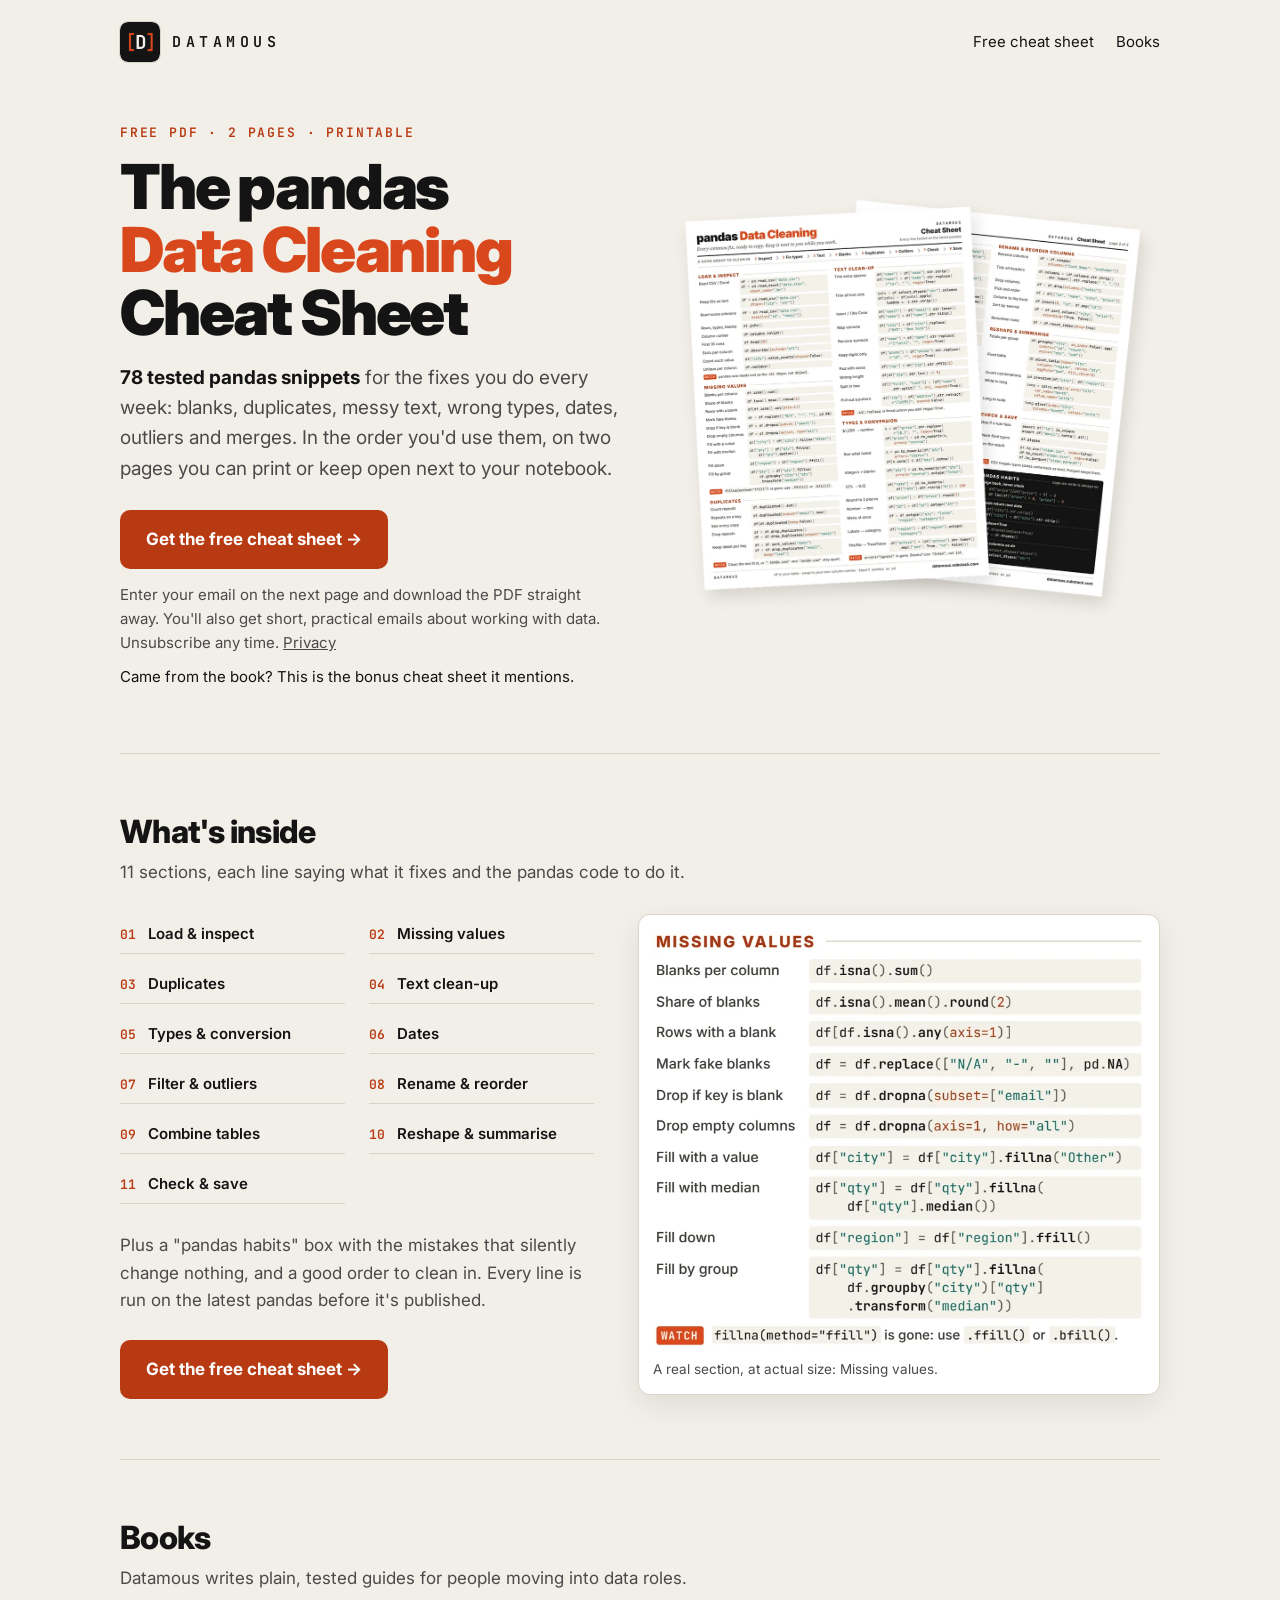
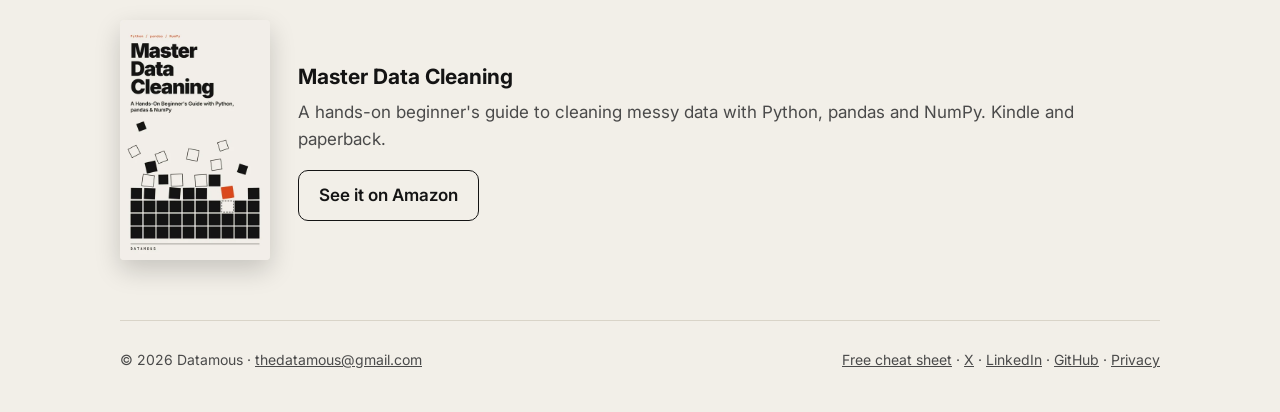
==== index.html @ 98c68989 "feat: contact email in footer Co-Authored-By: Claude Opus 5.5 <noreply@anthropic.com>" ====
<!doctype html>
<html lang="en">
<head>
<meta charset="utf-8">
<meta name="viewport" content="width=device-width, initial-scale=1">
<title>Free pandas Data Cleaning Cheat Sheet | Datamous</title>
<meta name="description" content="78 tested pandas snippets for everyday data cleaning, in the order you'd use them, on two printable pages. Free download.">
<meta property="og:title" content="Free pandas Data Cleaning Cheat Sheet (2-page PDF)">
<meta property="og:description" content="78 tested pandas snippets: blanks, duplicates, messy text, types, dates, outliers and merges.">
<meta property="og:image" content="https://datamous.github.io/og.jpg">
<meta property="og:url" content="https://datamous.github.io/">
<meta name="twitter:card" content="summary_large_image">
<link rel="icon" href="logo.png">
<link rel="preconnect" href="https://fonts.googleapis.com">
<link rel="preconnect" href="https://fonts.gstatic.com" crossorigin>
<link href="https://fonts.googleapis.com/css2?family=Inter:wght@400;600;700;800;900&family=JetBrains+Mono:wght@600&display=swap" rel="stylesheet">
<link rel="stylesheet" href="style.css">
</head>
<body>
<div class="wrap">
<header>
  <a class="brand" href="/"><img src="logo.png" alt="">DATAMOUS</a>
  <nav><a href="/cheatsheet/">Free cheat sheet</a><a href="#books">Books</a></nav>
</header>

<main>
<div class="hero">
  <div>
    <div class="eyebrow">Free PDF · 2 pages · Printable</div>
    <h1>The pandas <span>Data Cleaning</span> Cheat Sheet</h1>
    <p class="lead"><strong>78 tested pandas snippets</strong> for the fixes you do every week: blanks, duplicates, messy text, wrong types, dates, outliers and merges. In the order you'd use them, on two pages you can print or keep open next to your notebook.</p>
    <a class="cta" href="/cheatsheet/">Get the free cheat sheet →</a>
    <p class="how">Enter your email on the next page and download the PDF straight away. You'll also get short, practical emails about working with data. Unsubscribe any time. <a href="/privacy/">Privacy</a></p>
    <p class="reader">Came from the book? This is the bonus cheat sheet it mentions.</p>
  </div>
  <picture>
    <source media="(max-width:760px)" srcset="cheatsheet-preview-600.webp">
    <img src="cheatsheet-preview.webp" alt="Both pages of the pandas Data Cleaning Cheat Sheet" width="1092" height="959" fetchpriority="high">
  </picture>
</div>

<section>
  <h2>What's inside</h2>
  <p class="sub">11 sections, each line saying what it fixes and the pandas code to do it.</p>
  <div class="inside">
    <div>
      <ol class="toc">
        <li>Load &amp; inspect</li><li>Missing values</li>
        <li>Duplicates</li><li>Text clean-up</li>
        <li>Types &amp; conversion</li><li>Dates</li>
        <li>Filter &amp; outliers</li><li>Rename &amp; reorder</li>
        <li>Combine tables</li><li>Reshape &amp; summarise</li>
        <li>Check &amp; save</li>
      </ol>
      <p class="brandline">Plus a "pandas habits" box with the mistakes that silently change nothing, and a good order to clean in. Every line is run on the latest pandas before it's published.</p>
      <a class="cta" href="/cheatsheet/">Get the free cheat sheet →</a>
    </div>
    <figure class="snip">
      <img src="snippet-missing-values.webp" alt="The Missing values section of the cheat sheet, showing pandas code for each fix" width="780" height="665" loading="lazy">
      <figcaption>A real section, at actual size: Missing values.</figcaption>
    </figure>
  </div>
</section>

<section id="books">
  <h2>Books</h2>
  <p class="sub">Datamous writes plain, tested guides for people moving into data roles.</p>
  <div class="book">
    <img src="book-master-data-cleaning.webp" alt="Cover of Master Data Cleaning" width="420" height="672" loading="lazy">
    <div>
      <h3>Master Data Cleaning</h3>
      <p>A hands-on beginner's guide to cleaning messy data with Python, pandas and NumPy. Kindle and paperback.</p>
      <a class="ghost" href="https://www.amazon.com/dp/B0HN5CDSS3">See it on Amazon</a>
    </div>
  </div>
</section>
</main>

<footer>
  <span>© 2026 Datamous · <a href="mailto:thedatamous@gmail.com">thedatamous@gmail.com</a></span>
  <span><a href="/cheatsheet/">Free cheat sheet</a> · <a href="https://x.com/datamous">X</a> · <a href="https://www.linkedin.com/company/109472739">LinkedIn</a> · <a href="https://github.com/Datamous">GitHub</a> · <a href="/privacy/">Privacy</a></span>
</footer>
</div>
</body>
</html>
---- style.css ----
:root{color-scheme:light dark;--ink:#141414;--paper:#F2EFE8;--accent:#D9481C;--accent-strong:#B83A12;--muted:#4a4a4a;--line:#d9d4c8;--card:#fbfaf6;--code:#ffffff}
@media (prefers-color-scheme:dark){:root:not([data-theme=light]){--ink:#efece6;--paper:#161514;--accent-strong:#ef6a3f;--muted:#b3ada3;--line:#36322c;--card:#1e1c1a;--code:#1e1c1a}}
:root[data-theme=dark]{--ink:#efece6;--paper:#161514;--accent-strong:#ef6a3f;--muted:#b3ada3;--line:#36322c;--card:#1e1c1a;--code:#1e1c1a}
*{box-sizing:border-box}
body{margin:0;background:var(--paper);color:var(--ink);font:17px/1.6 "Inter",system-ui,sans-serif}
a{color:var(--accent-strong)}
.wrap{max-width:1080px;margin:0 auto;padding:0 20px}
header{display:flex;align-items:center;justify-content:space-between;padding:22px 0}
.brand{display:flex;align-items:center;gap:12px;text-decoration:none;color:var(--ink);font:600 15px "JetBrains Mono",monospace;letter-spacing:.3em}
.brand img{width:40px;height:40px;border-radius:8px;outline:1px solid var(--line)}
nav a{color:var(--ink);text-decoration:none;margin-left:22px;font-size:15px;white-space:nowrap}
nav a:hover{color:var(--accent-strong)}
a:focus-visible,.cta:focus-visible{outline:3px solid var(--accent);outline-offset:3px;border-radius:6px}

.hero{display:grid;grid-template-columns:1.05fr 1fr;gap:44px;align-items:center;padding:40px 0 64px}
.eyebrow{font:600 13px "JetBrains Mono",monospace;letter-spacing:.14em;color:var(--accent-strong);text-transform:uppercase}
h1{font:900 clamp(40px,5.4vw,62px)/1.02 "Inter",sans-serif;letter-spacing:-.035em;margin:14px 0 18px;text-wrap:balance}
h1 span{color:var(--accent);white-space:nowrap}
.lead{font-size:19px;color:var(--muted);max-width:32em;margin:0}
.lead strong{color:var(--ink)}
.cta{display:inline-block;margin-top:26px;background:#B83A12;color:#fff;text-decoration:none;font-weight:700;font-size:17px;padding:16px 26px;border-radius:10px}
.cta:hover{background:#9c300e}
.how{font-size:15px;color:var(--muted);margin:14px 0 0;max-width:32em}
.how a{color:var(--muted)}
.reader{font-size:15px;margin:10px 0 0;color:var(--ink)}
.hero picture img{width:100%;height:auto;display:block}

section{padding:60px 0;border-top:1px solid var(--line)}
h2{font:800 32px/1.15 "Inter",sans-serif;letter-spacing:-.02em;margin:0 0 8px}
.sub{color:var(--muted);margin:0 0 28px}
.inside{display:grid;grid-template-columns:1fr 1.1fr;gap:44px;align-items:start}
.toc{list-style:none;margin:0;padding:0;display:grid;grid-template-columns:1fr 1fr;gap:10px 24px;counter-reset:s}
.toc li{counter-increment:s;font:600 15px "Inter",sans-serif;padding:10px 0;border-bottom:1px solid var(--line)}
.toc li::before{content:counter(s,decimal-leading-zero);font:600 13px "JetBrains Mono",monospace;color:var(--accent-strong);margin-right:12px}
.snip{margin:0;background:var(--code);border:1px solid var(--line);border-radius:12px;padding:14px;box-shadow:0 10px 30px rgba(0,0,0,.08)}
.snip img{width:100%;height:auto;display:block;border-radius:6px}
.snip figcaption{font-size:13.5px;color:var(--muted);margin-top:10px}
.brandline{margin:28px 0 0;color:var(--muted)}

.book{display:flex;gap:28px;align-items:center}
.book img{width:150px;height:auto;border-radius:4px;box-shadow:0 10px 26px rgba(0,0,0,.18)}
.book h3{margin:0 0 6px;font-size:21px}
.book p{margin:0;color:var(--muted)}
.ghost{display:inline-block;margin-top:16px;border:1.5px solid var(--ink);color:var(--ink);text-decoration:none;font-weight:600;padding:11px 20px;border-radius:10px}
.ghost:hover{border-color:var(--accent-strong);color:var(--accent-strong)}

footer{border-top:1px solid var(--line);padding:28px 0 40px;font-size:14px;color:var(--muted);display:flex;justify-content:space-between;flex-wrap:wrap;gap:12px}
footer a{color:var(--muted)}

.policy{max-width:720px;padding:24px 0 64px}
.policy h1{font-size:44px}
.policy h2{font-size:22px;margin-top:36px}

@media (prefers-color-scheme:dark){:root:not([data-theme=light]) .hero picture img,:root:not([data-theme=light]) .snip img,:root:not([data-theme=light]) .book img{filter:brightness(.9)}}
@media (max-width:760px){
  .hero{grid-template-columns:1fr;padding-top:16px;gap:28px}
  .lead{font-size:17px}
  .cta{display:block;text-align:center}
  .inside{grid-template-columns:1fr}
  .toc{grid-template-columns:1fr 1fr;gap:4px 16px}
  .toc li{font-size:14px}
  nav a{margin-left:14px}
  nav a[href="#books"]{display:none}
  .book{flex-direction:column;align-items:flex-start}
}

/* Sign-up + download pages (/cheatsheet/, /cheatsheet/thanks/) */
::selection{background:var(--accent);color:#fff}
input,button{font:inherit;caret-color:var(--accent)}
.lp-hero{display:grid;grid-template-columns:1fr 1.05fr;gap:48px;align-items:center;padding:36px 0 72px}
.lp-hero h1{font-size:clamp(38px,5vw,58px)}
.lp-copy .lead{max-width:30em}
.lp-art img{width:100%;height:auto;display:block}

.signup{margin-top:30px;max-width:520px}
.signup label{display:block;font-weight:700;font-size:16px;margin-bottom:10px}
.signup-row{display:flex;gap:10px}
.signup input{flex:1;min-width:0;height:56px;padding:0 18px;border:1.5px solid var(--line);border-radius:10px;background:var(--code);color:var(--ink);font-size:17px;transition:border-color .2s cubic-bezier(.16,1,.3,1),box-shadow .2s cubic-bezier(.16,1,.3,1)}
.signup input::placeholder{color:var(--muted);opacity:.85}
.signup input:hover{border-color:#b9b2a3}
.signup input:focus{outline:none;border-color:var(--accent);box-shadow:0 0 0 4px color-mix(in srgb,var(--accent) 22%,transparent)}
.signup input[aria-invalid=true]{border-color:#b3261e}
.signup button[type=submit]{position:relative;height:56px;padding:0 24px;border:0;border-radius:10px;background:#B83A12;color:#fff;font-weight:700;font-size:17px;cursor:pointer;white-space:nowrap;box-shadow:0 6px 14px -6px rgba(20,20,20,.35);transition:background .2s,transform .2s cubic-bezier(.16,1,.3,1),box-shadow .2s}
.signup button[type=submit]:hover{background:#9c300e;transform:translateY(-1px);box-shadow:0 10px 20px -8px rgba(20,20,20,.4)}
.signup button[type=submit]:active{transform:translateY(0)}
.signup button:focus-visible{outline:3px solid var(--accent);outline-offset:3px}
.btn-busy{display:none;position:absolute;inset:0;margin:auto;width:22px;height:22px;border:2.5px solid rgba(255,255,255,.4);border-top-color:#fff;border-radius:50%;animation:spin .7s linear infinite}
.busy button[type=submit]{pointer-events:none}
.busy .btn-label{visibility:hidden}
.busy .btn-busy{display:block}
@keyframes spin{to{transform:rotate(1turn)}}
.signup-msg{min-height:0;margin:8px 0 0;color:#b3261e;font-size:15px;font-weight:600}
.signup-msg:empty{display:none}
.fine{font-size:14.5px;color:var(--muted);margin:12px 0 0;max-width:34em}
.fine a{color:var(--muted)}
.signup-done{background:var(--card);border:1px solid var(--line);border-radius:14px;padding:22px 26px;box-shadow:0 4px 10px -6px rgba(0,0,0,.14);animation:rise .5s cubic-bezier(.16,1,.3,1)}
.signup-done:focus{outline:none}
.signup-done h2{font-size:24px;margin:0 0 12px}
.steps{margin:0;padding-left:22px}
.steps li{margin:6px 0}
.steps li::marker{color:var(--accent-strong);font-weight:800}
.linklike{background:none;border:0;padding:0;color:var(--accent-strong);text-decoration:underline;text-underline-offset:3px;cursor:pointer;font-size:inherit}
@keyframes rise{from{opacity:0;transform:translateY(8px)}}

.facts{list-style:none;margin:26px 0 0;padding:0;display:flex;flex-wrap:wrap;gap:6px 28px;font-size:15px;color:var(--muted)}
.facts li{display:flex;align-items:center;gap:6px}
.facts b{color:var(--ink);font-weight:800}

.started{margin:20px 0 -8px;font-weight:600;color:var(--ink)}
.cta-big{display:inline-flex;align-items:center;gap:12px;font-size:19px;padding:18px 30px;box-shadow:0 8px 18px -8px rgba(20,20,20,.4);transition:background .2s,transform .2s cubic-bezier(.16,1,.3,1)}
.cta-big:hover{transform:translateY(-1px)}
.next{display:grid;grid-template-columns:1fr 1fr;gap:56px}
.next h2{font-size:26px;margin-bottom:14px}
.next p{margin:0 0 14px;color:var(--muted)}
.uses{margin:0;padding:0;list-style:none}
.uses li{padding:12px 0;border-bottom:1px solid var(--line);color:var(--muted)}
.uses li:first-child{padding-top:0}
.uses strong,.next .ask strong{color:var(--ink)}
.uses code{font:600 14px "JetBrains Mono",monospace;background:var(--code);border:1px solid var(--line);border-radius:4px;padding:1px 5px;color:var(--ink)}
.next .ask{color:var(--ink)}
@media (prefers-reduced-motion:reduce){.signup-done{animation:none}.signup button[type=submit]:hover,.cta-big:hover{transform:none}}
@media (max-width:760px){
  .lp-hero{grid-template-columns:1fr;gap:20px;padding-top:8px}
  .lp-art{order:-1;max-width:250px;margin:0 auto}
  .signup-row{flex-direction:column}
  .signup input{flex:none}
  .signup button[type=submit]{width:100%}
  .next{grid-template-columns:1fr;gap:32px}
  .cta-big{display:flex;justify-content:center}
}
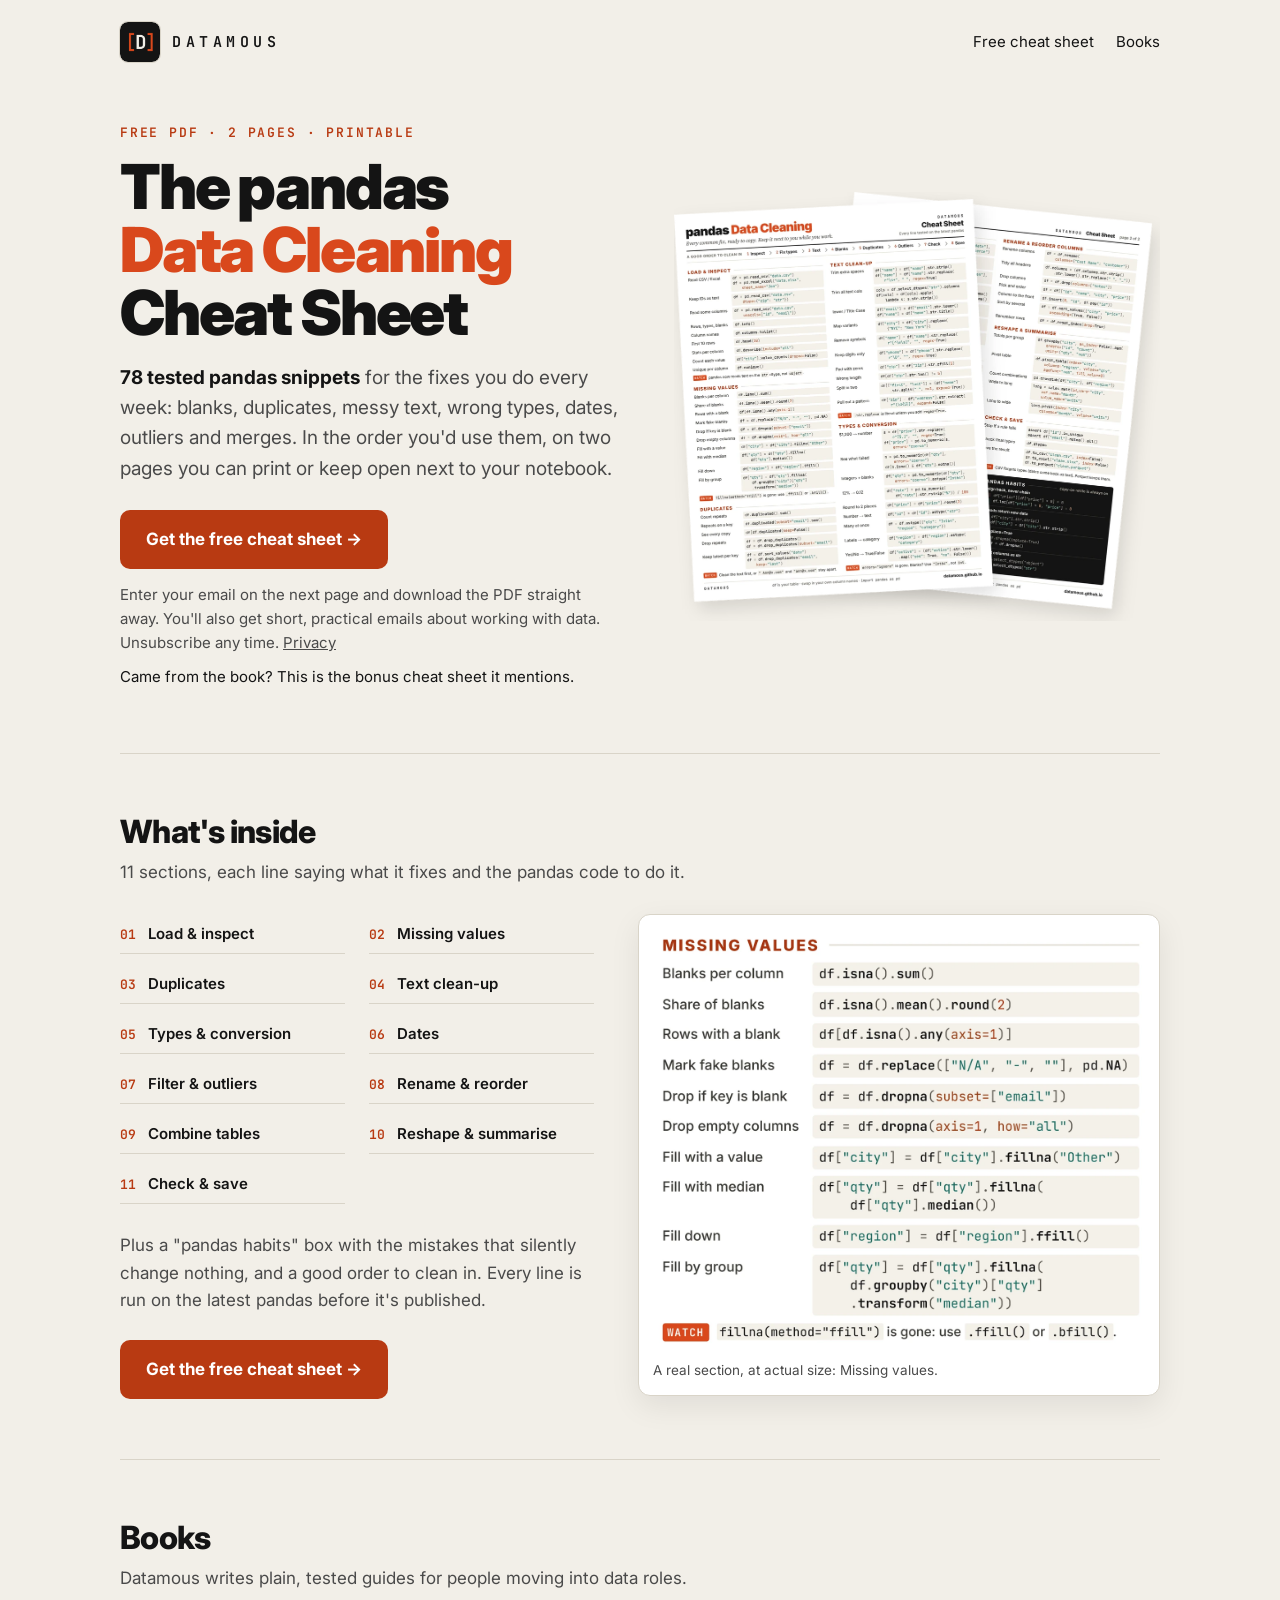
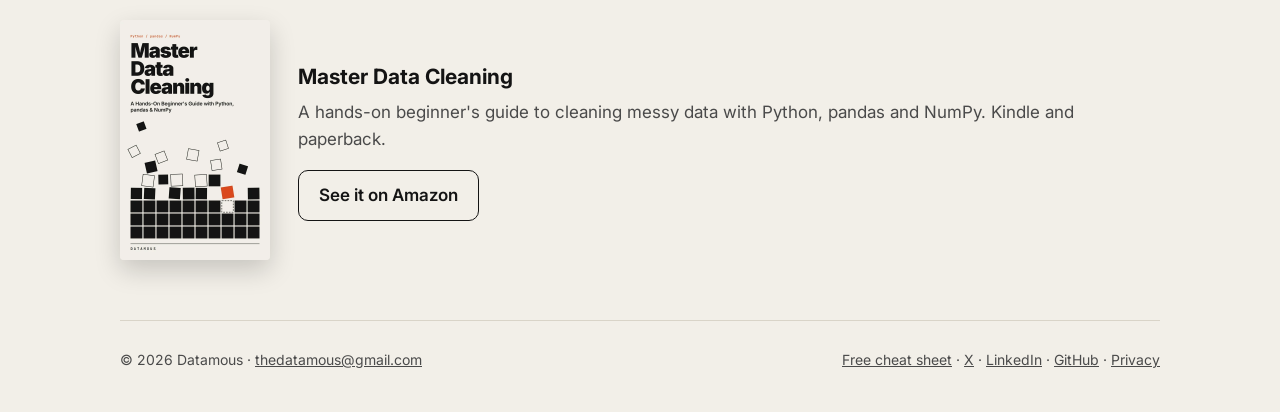
==== commit 8606fdbb: "feat: retina-sharp site images Co-Authored-By: Claude Opus 5.5 <noreply@anthropic.com>" ====
--- a/index.html
+++ b/index.html
@@ -35,7 +35,7 @@
   </div>
   <picture>
     <source media="(max-width:760px)" srcset="cheatsheet-preview-600.webp">
-    <img src="cheatsheet-preview.webp" alt="Both pages of the pandas Data Cleaning Cheat Sheet" width="1092" height="959" fetchpriority="high">
+    <img src="cheatsheet-preview.webp" alt="Both pages of the pandas Data Cleaning Cheat Sheet" width="1600" height="1412" fetchpriority="high">
   </picture>
 </div>
 
@@ -56,7 +56,7 @@
       <a class="cta" href="/cheatsheet/">Get the free cheat sheet →</a>
     </div>
     <figure class="snip">
-      <img src="snippet-missing-values.webp" alt="The Missing values section of the cheat sheet, showing pandas code for each fix" width="780" height="665" loading="lazy">
+      <img src="snippet-missing-values.webp" alt="The Missing values section of the cheat sheet, showing pandas code for each fix" width="1200" height="1026" loading="lazy">
       <figcaption>A real section, at actual size: Missing values.</figcaption>
     </figure>
   </div>
@@ -66,7 +66,7 @@
   <h2>Books</h2>
   <p class="sub">Datamous writes plain, tested guides for people moving into data roles.</p>
   <div class="book">
-    <img src="book-master-data-cleaning.webp" alt="Cover of Master Data Cleaning" width="420" height="672" loading="lazy">
+    <img src="book-master-data-cleaning.webp" alt="Cover of Master Data Cleaning" width="600" height="960" loading="lazy">
     <div>
       <h3>Master Data Cleaning</h3>
       <p>A hands-on beginner's guide to cleaning messy data with Python, pandas and NumPy. Kindle and paperback.</p>
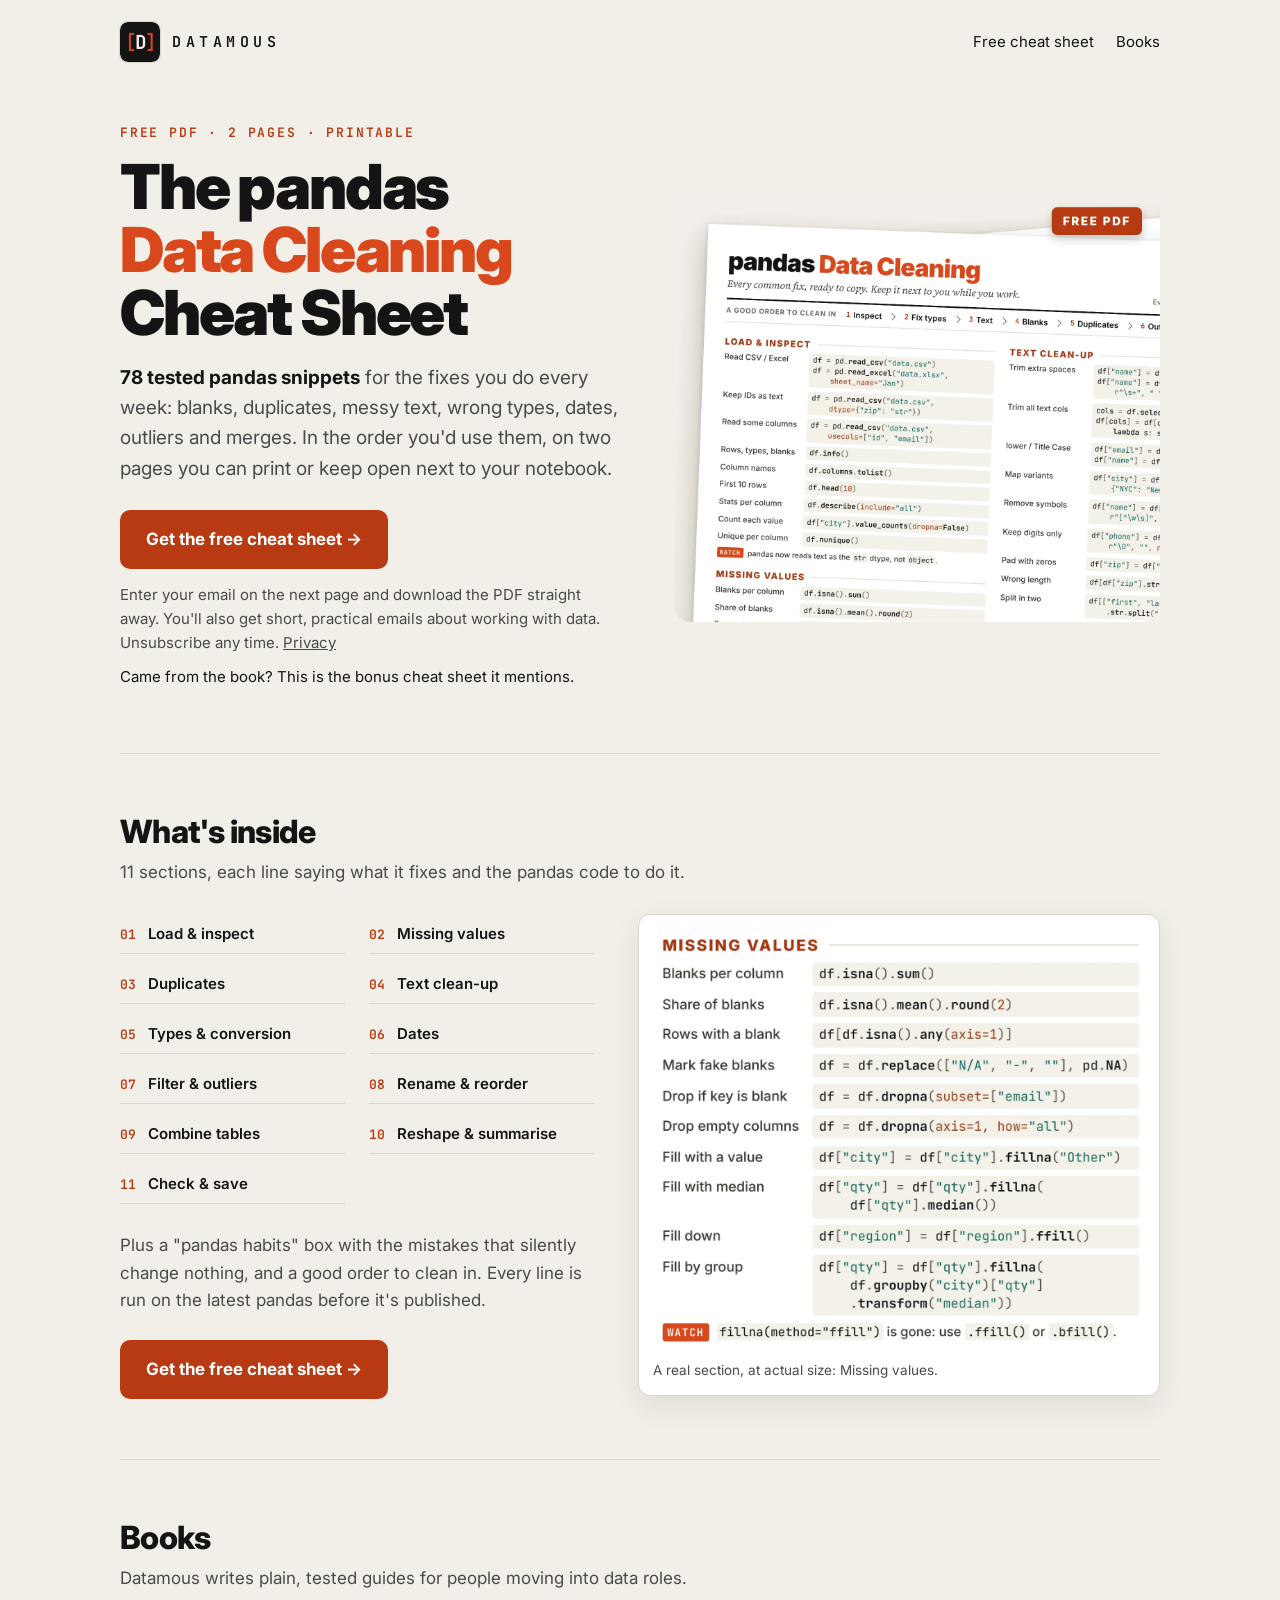
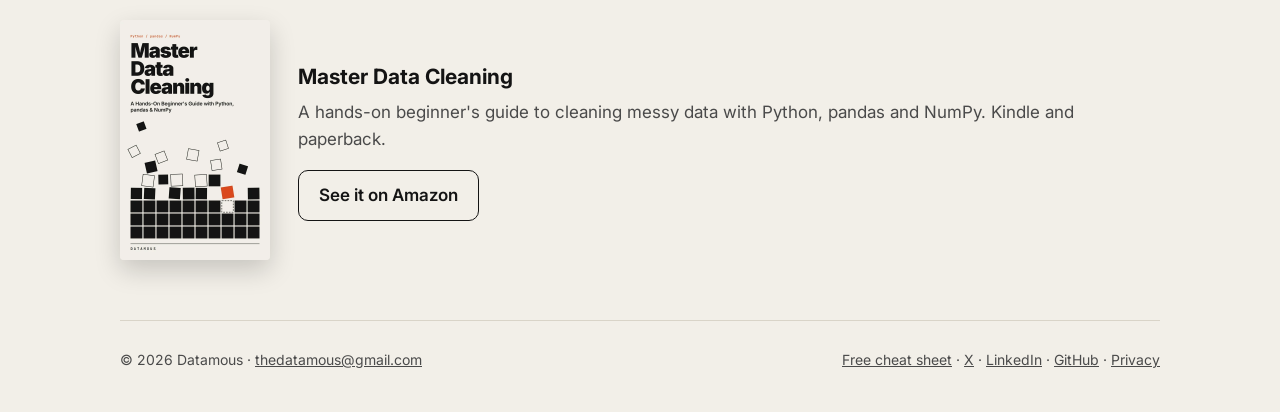
==== commit 344a8c8b: "feat: close-up product shot on all pages Co-Authored-By: Claude Opus 5.5 <noreply@anthropic.com>" ====
--- a/index.html
+++ b/index.html
@@ -35,7 +35,7 @@
   </div>
   <picture>
     <source media="(max-width:760px)" srcset="cheatsheet-preview-600.webp">
-    <img src="cheatsheet-preview.webp" alt="Both pages of the pandas Data Cleaning Cheat Sheet" width="1600" height="1412" fetchpriority="high">
+    <img src="cheatsheet-preview.webp" alt="The pandas Data Cleaning Cheat Sheet, close up, with a FREE PDF tag" width="1400" height="1240" fetchpriority="high">
   </picture>
 </div>
 
--- a/style.css
+++ b/style.css
@@ -23,7 +23,7 @@
 .how{font-size:15px;color:var(--muted);margin:14px 0 0;max-width:32em}
 .how a{color:var(--muted)}
 .reader{font-size:15px;margin:10px 0 0;color:var(--ink)}
-.hero picture img{width:100%;height:auto;display:block}
+.hero picture img{width:100%;height:auto;display:block;border-radius:16px}
 
 section{padding:60px 0;border-top:1px solid var(--line)}
 h2{font:800 32px/1.15 "Inter",sans-serif;letter-spacing:-.02em;margin:0 0 8px}
@@ -70,7 +70,7 @@
 .lp-hero{display:grid;grid-template-columns:1fr 1.05fr;gap:48px;align-items:center;padding:36px 0 72px}
 .lp-hero h1{font-size:clamp(38px,5vw,58px)}
 .lp-copy .lead{max-width:30em}
-.lp-art img{width:100%;height:auto;display:block}
+.lp-art img{width:100%;height:auto;display:block;border-radius:16px}
 
 .signup{margin-top:30px;max-width:520px}
 .signup label{display:block;font-weight:700;font-size:16px;margin-bottom:10px}
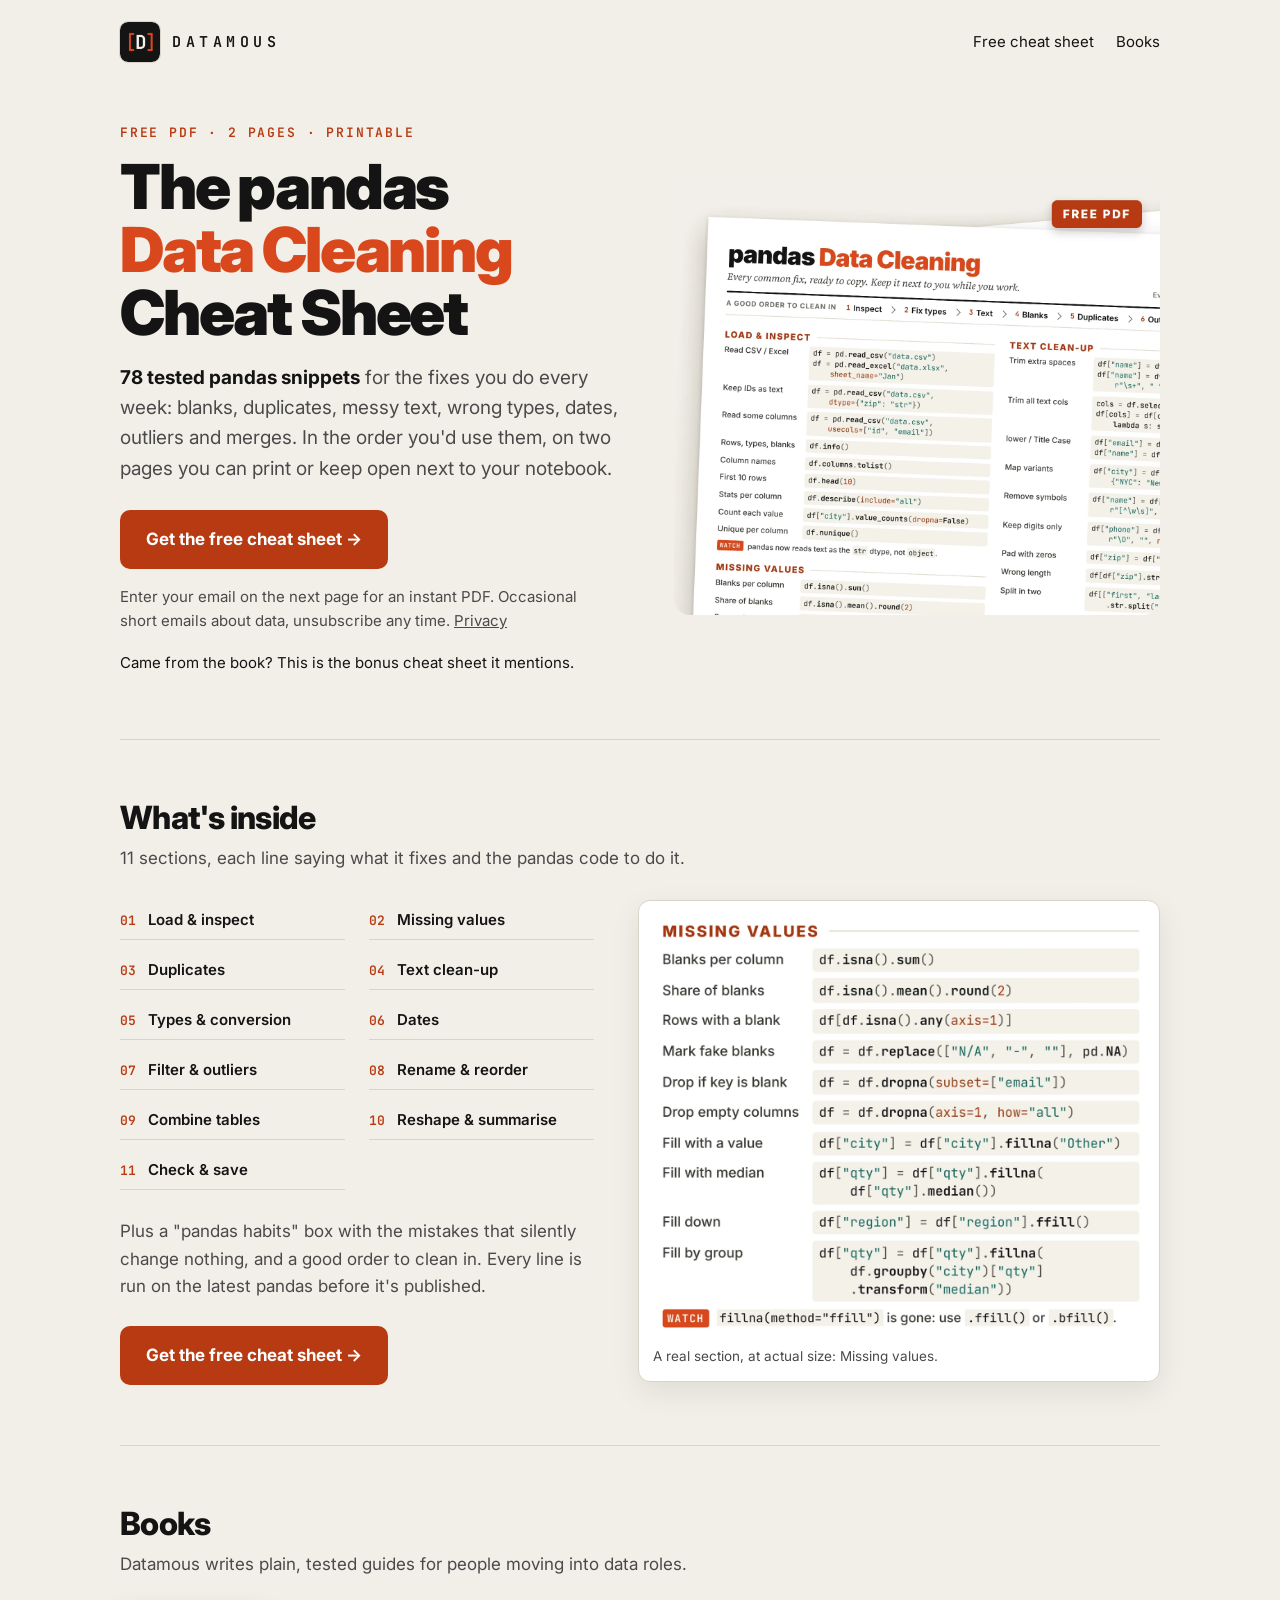
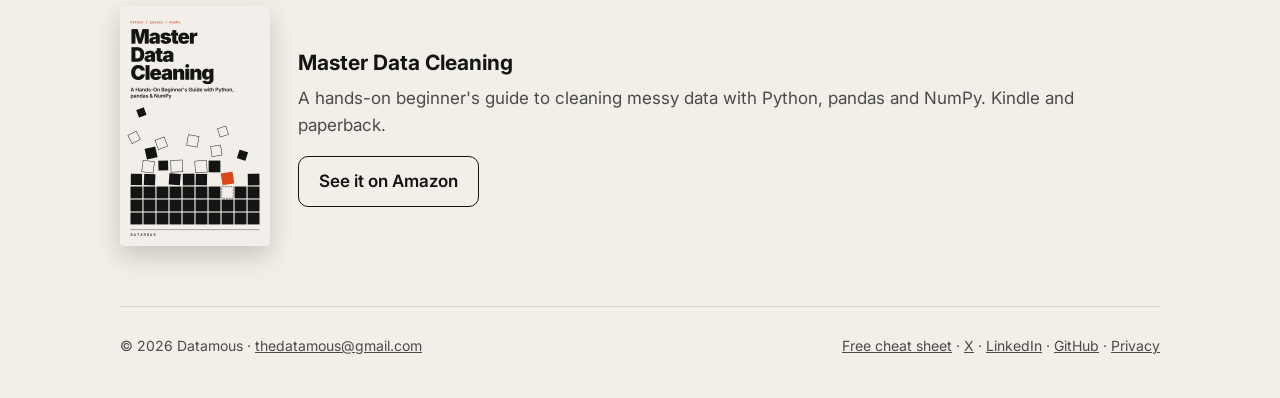
==== commit 1c98b08e: "style: hero polish, shorter home small print Co-Authored-By: Claude Opus 5.5 <noreply@anthropic.com>" ====
--- a/index.html
+++ b/index.html
@@ -30,7 +30,7 @@
     <h1>The pandas <span>Data Cleaning</span> Cheat Sheet</h1>
     <p class="lead"><strong>78 tested pandas snippets</strong> for the fixes you do every week: blanks, duplicates, messy text, wrong types, dates, outliers and merges. In the order you'd use them, on two pages you can print or keep open next to your notebook.</p>
     <a class="cta" href="/cheatsheet/">Get the free cheat sheet →</a>
-    <p class="how">Enter your email on the next page and download the PDF straight away. You'll also get short, practical emails about working with data. Unsubscribe any time. <a href="/privacy/">Privacy</a></p>
+    <p class="how">Enter your email on the next page for an instant PDF. Occasional short emails about data, unsubscribe any time. <a href="/privacy/">Privacy</a></p>
     <p class="reader">Came from the book? This is the bonus cheat sheet it mentions.</p>
   </div>
   <picture>
--- a/style.css
+++ b/style.css
@@ -16,13 +16,13 @@
 .eyebrow{font:600 13px "JetBrains Mono",monospace;letter-spacing:.14em;color:var(--accent-strong);text-transform:uppercase}
 h1{font:900 clamp(40px,5.4vw,62px)/1.02 "Inter",sans-serif;letter-spacing:-.035em;margin:14px 0 18px;text-wrap:balance}
 h1 span{color:var(--accent);white-space:nowrap}
-.lead{font-size:19px;color:var(--muted);max-width:32em;margin:0}
+.lead{font-size:19px;color:var(--muted);max-width:min(32em,55ch);margin:0}
 .lead strong{color:var(--ink)}
 .cta{display:inline-block;margin-top:26px;background:#B83A12;color:#fff;text-decoration:none;font-weight:700;font-size:17px;padding:16px 26px;border-radius:10px}
 .cta:hover{background:#9c300e}
-.how{font-size:15px;color:var(--muted);margin:14px 0 0;max-width:32em}
+.how{font-size:15px;color:var(--muted);margin:16px 0 0;max-width:32em}
 .how a{color:var(--muted)}
-.reader{font-size:15px;margin:10px 0 0;color:var(--ink)}
+.reader{font-size:15px;margin:18px 0 0;color:var(--ink)}
 .hero picture img{width:100%;height:auto;display:block;border-radius:16px}
 
 section{padding:60px 0;border-top:1px solid var(--line)}
@@ -69,10 +69,10 @@
 input,button{font:inherit;caret-color:var(--accent)}
 .lp-hero{display:grid;grid-template-columns:1fr 1.05fr;gap:48px;align-items:center;padding:36px 0 72px}
 .lp-hero h1{font-size:clamp(38px,5vw,58px)}
-.lp-copy .lead{max-width:30em}
+.lp-copy .lead{max-width:min(30em,55ch)}
 .lp-art img{width:100%;height:auto;display:block;border-radius:16px}
 
-.signup{margin-top:30px;max-width:520px}
+.signup{margin-top:30px;max-width:570px}
 .signup label{display:block;font-weight:700;font-size:16px;margin-bottom:10px}
 .signup-row{display:flex;gap:10px}
 .signup input{flex:1;min-width:0;height:56px;padding:0 18px;border:1.5px solid var(--line);border-radius:10px;background:var(--code);color:var(--ink);font-size:17px;transition:border-color .2s cubic-bezier(.16,1,.3,1),box-shadow .2s cubic-bezier(.16,1,.3,1)}
@@ -92,6 +92,7 @@
 .signup-msg{min-height:0;margin:8px 0 0;color:#b3261e;font-size:15px;font-weight:600}
 .signup-msg:empty{display:none}
 .fine{font-size:14.5px;color:var(--muted);margin:12px 0 0;max-width:34em}
+.signup .fine{max-width:570px}
 .fine a{color:var(--muted)}
 .signup-done{background:var(--card);border:1px solid var(--line);border-radius:14px;padding:22px 26px;box-shadow:0 4px 10px -6px rgba(0,0,0,.14);animation:rise .5s cubic-bezier(.16,1,.3,1)}
 .signup-done:focus{outline:none}
@@ -102,7 +103,7 @@
 .linklike{background:none;border:0;padding:0;color:var(--accent-strong);text-decoration:underline;text-underline-offset:3px;cursor:pointer;font-size:inherit}
 @keyframes rise{from{opacity:0;transform:translateY(8px)}}
 
-.facts{list-style:none;margin:26px 0 0;padding:0;display:flex;flex-wrap:wrap;gap:6px 28px;font-size:15px;color:var(--muted)}
+.facts{list-style:none;margin:36px 0 0;padding:0;display:flex;flex-wrap:wrap;gap:6px 28px;font-size:15px;color:var(--muted)}
 .facts li{display:flex;align-items:center;gap:6px}
 .facts b{color:var(--ink);font-weight:800}
 
@@ -128,3 +129,18 @@
   .next{grid-template-columns:1fr;gap:32px}
   .cta-big{display:flex;justify-content:center}
 }
+.review{display:flex;gap:24px;align-items:center;margin-top:30px;padding:22px;border:1.5px solid var(--accent);border-radius:14px;background:var(--card);max-width:31em;box-shadow:0 12px 32px rgba(0,0,0,.08);animation:rv .5s cubic-bezier(.16,1,.3,1)}
+.review[hidden]{display:none}
+.review-book{width:118px;height:auto;flex:none;border-radius:3px;box-shadow:0 6px 16px rgba(0,0,0,.22)}
+.review-body{min-width:0}
+.review-kicker{margin:0;font:600 12px "JetBrains Mono",monospace;letter-spacing:.14em;text-transform:uppercase;color:var(--accent-strong)}
+.review h2{margin:4px 0 0;font-size:22px;line-height:1.2;letter-spacing:-.01em}
+.stars{display:inline-flex;gap:4px;margin-top:10px;text-decoration:none}
+.stars svg{width:28px;height:28px;fill:none;stroke:#E8A317;stroke-width:1.6;stroke-linejoin:round;transition:fill .15s,transform .15s}
+.stars:hover svg{fill:#F5B82E}.stars svg:hover~svg{fill:none}.stars svg:hover{transform:scale(1.12)}
+.review-text{margin:8px 0 0;font-size:15.5px;line-height:1.5;color:var(--muted)}
+.review-btn{display:inline-block;margin-top:14px;background:var(--ink);color:var(--paper);text-decoration:none;font-weight:700;font-size:15.5px;padding:11px 18px;border-radius:10px}
+.review-btn:hover{background:var(--accent-strong);color:#fff}
+@keyframes rv{from{opacity:0;transform:translateY(6px)}to{opacity:1;transform:none}}
+@media (prefers-reduced-motion:reduce){.review{animation:none}}
+@media (max-width:760px){.review{padding:18px;gap:16px}.review-book{width:96px}.review-btn{display:block;text-align:center}}
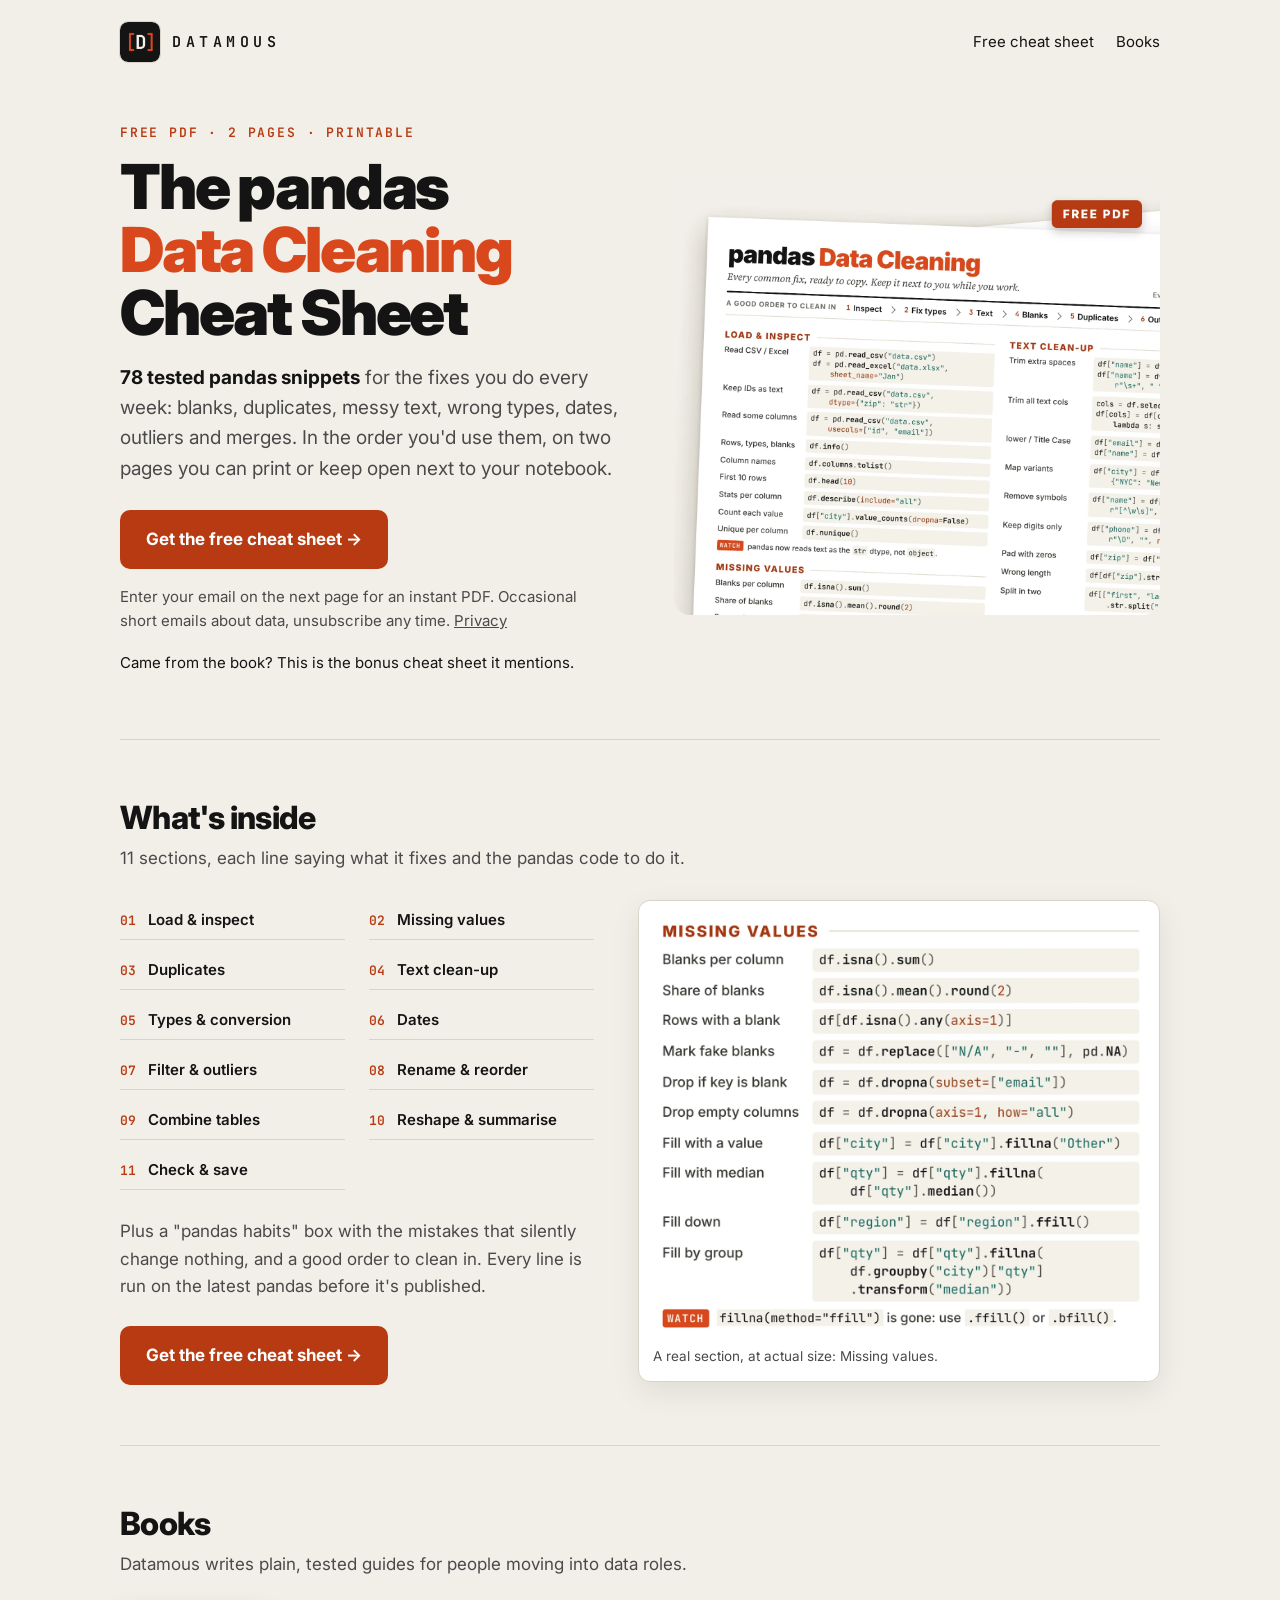
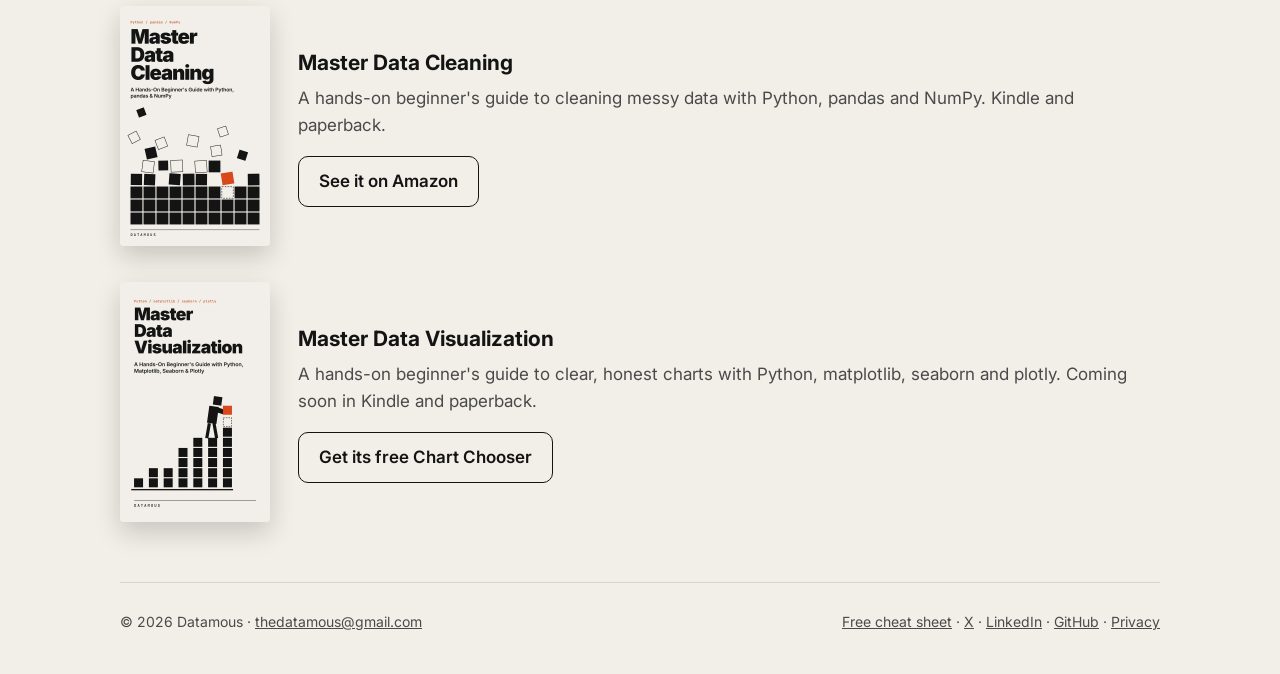
==== commit 4cc2420a: "feat: second book on home page Co-Authored-By: Claude Opus 5.5 <noreply@anthropic.com>" ====
--- a/index.html
+++ b/index.html
@@ -73,6 +73,14 @@
       <a class="ghost" href="https://www.amazon.com/dp/B0HN5CDSS3">See it on Amazon</a>
     </div>
   </div>
+  <div class="book">
+    <img src="book-master-data-visualization.webp" alt="Cover of Master Data Visualization" width="600" height="960" loading="lazy">
+    <div>
+      <h3>Master Data Visualization</h3>
+      <p>A hands-on beginner's guide to clear, honest charts with Python, matplotlib, seaborn and plotly. Coming soon in Kindle and paperback.</p>
+      <a class="ghost" href="/chart-chooser/">Get its free Chart Chooser</a>
+    </div>
+  </div>
 </section>
 </main>
 
--- a/style.css
+++ b/style.css
@@ -38,6 +38,7 @@
 .brandline{margin:28px 0 0;color:var(--muted)}
 
 .book{display:flex;gap:28px;align-items:center}
+.book+.book{margin-top:36px}
 .book img{width:150px;height:auto;border-radius:4px;box-shadow:0 10px 26px rgba(0,0,0,.18)}
 .book h3{margin:0 0 6px;font-size:21px}
 .book p{margin:0;color:var(--muted)}
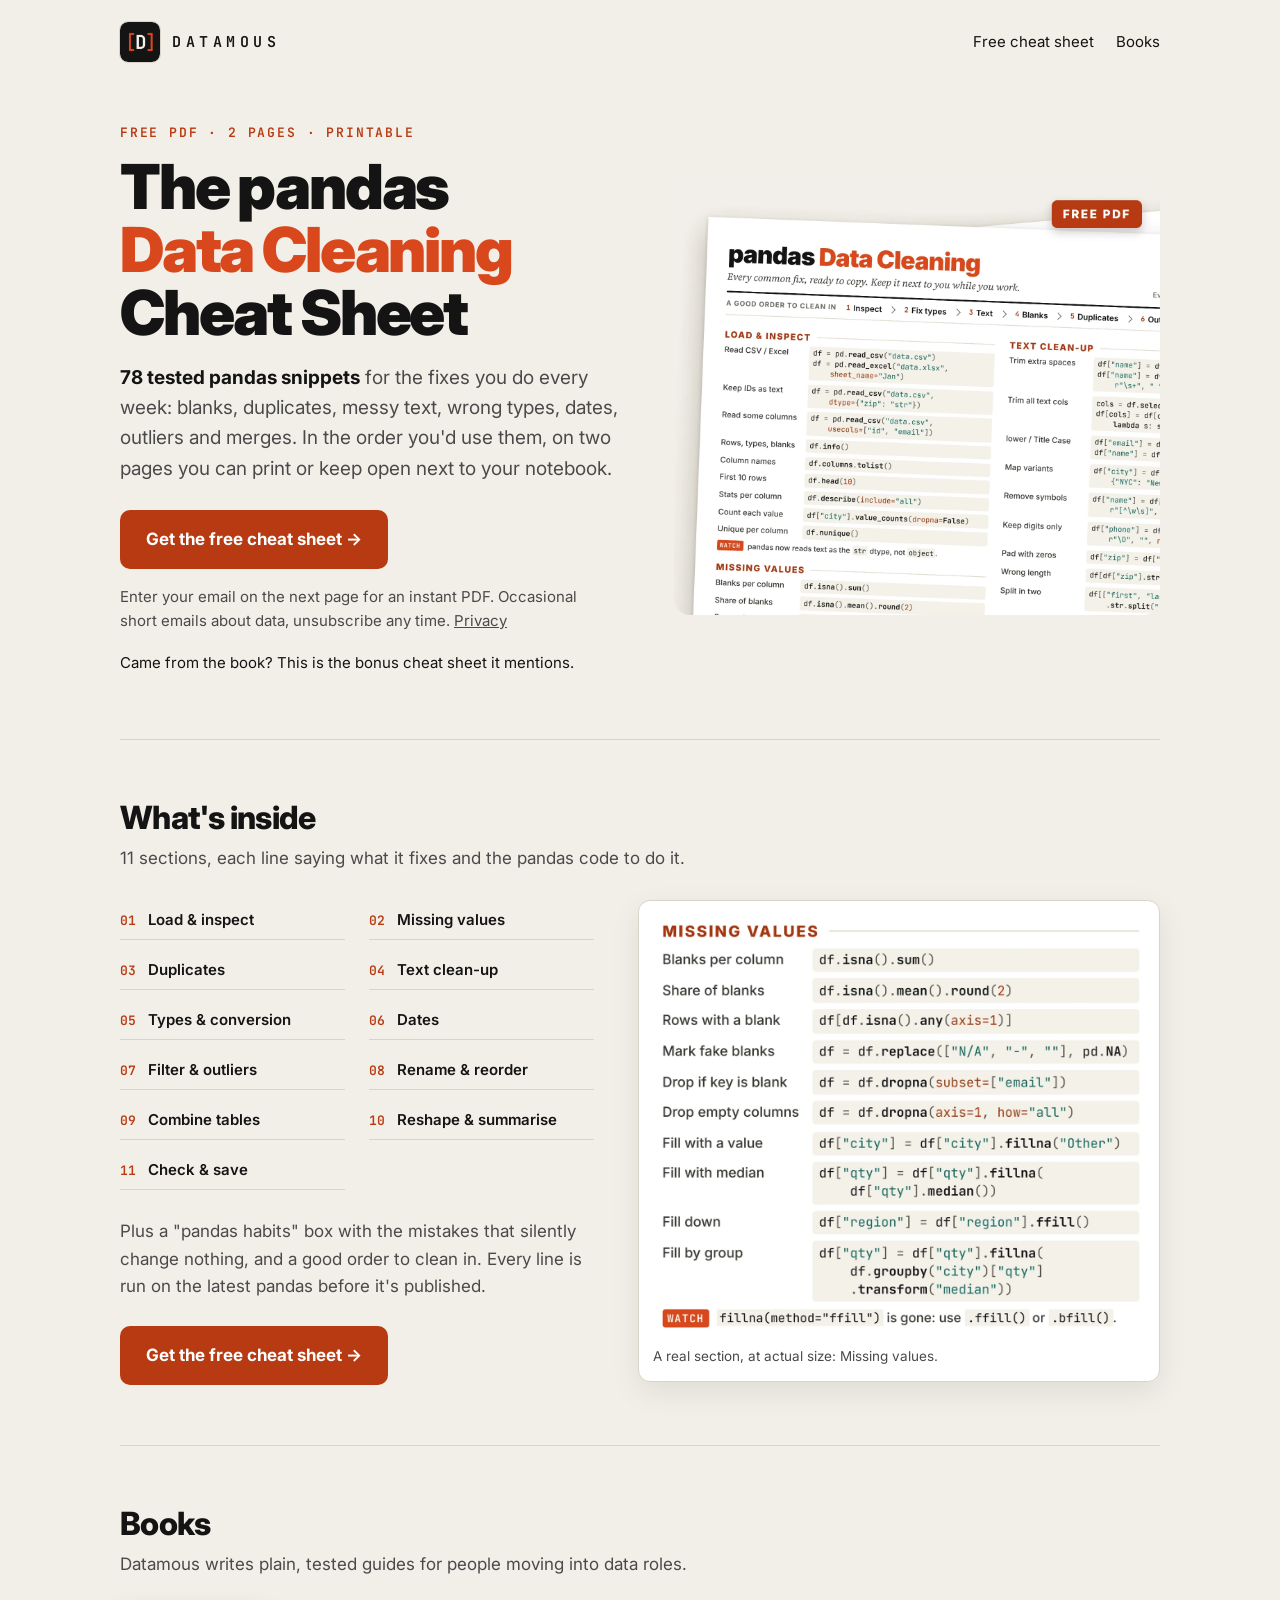
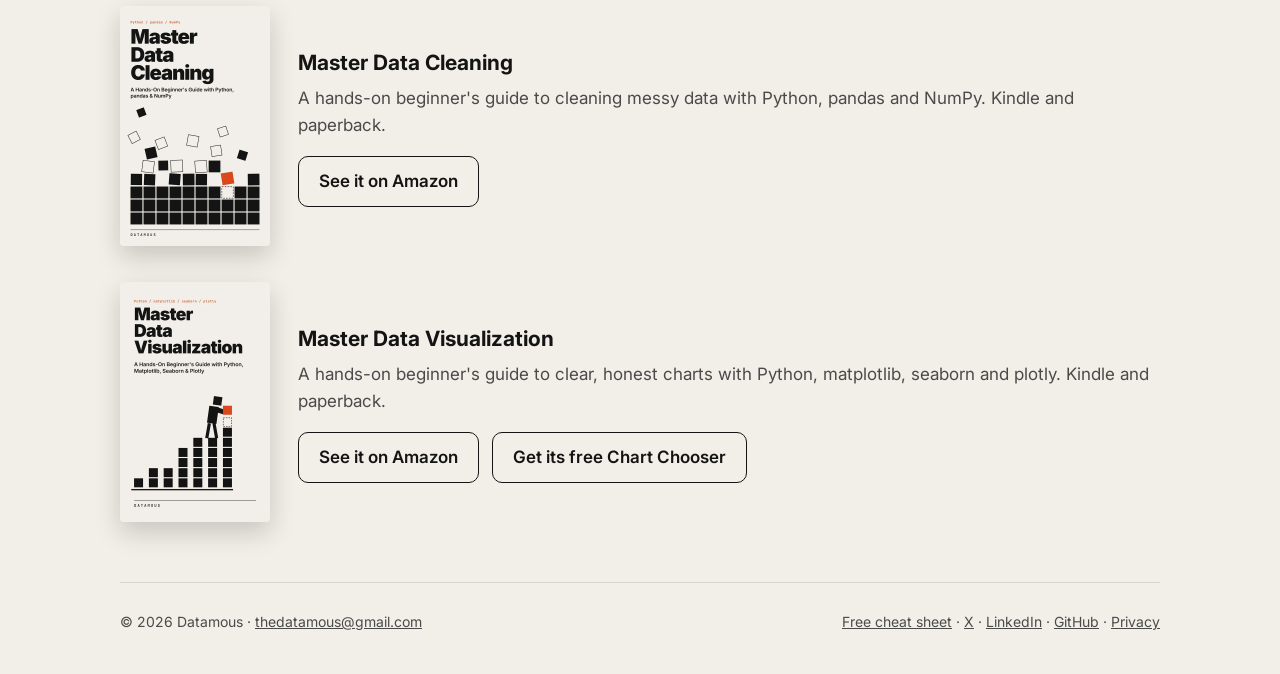
==== commit 056aad86: "feat: add Amazon link for Data Visualization book Co-Authored-By: Claude Opus 5.5 <noreply@anthropic" ====
--- a/index.html
+++ b/index.html
@@ -77,7 +77,8 @@
     <img src="book-master-data-visualization.webp" alt="Cover of Master Data Visualization" width="600" height="960" loading="lazy">
     <div>
       <h3>Master Data Visualization</h3>
-      <p>A hands-on beginner's guide to clear, honest charts with Python, matplotlib, seaborn and plotly. Coming soon in Kindle and paperback.</p>
+      <p>A hands-on beginner's guide to clear, honest charts with Python, matplotlib, seaborn and plotly. Kindle and paperback.</p>
+      <a class="ghost" href="https://www.amazon.com/dp/B0HQDNZMVN">See it on Amazon</a>
       <a class="ghost" href="/chart-chooser/">Get its free Chart Chooser</a>
     </div>
   </div>
--- a/style.css
+++ b/style.css
@@ -42,7 +42,7 @@
 .book img{width:150px;height:auto;border-radius:4px;box-shadow:0 10px 26px rgba(0,0,0,.18)}
 .book h3{margin:0 0 6px;font-size:21px}
 .book p{margin:0;color:var(--muted)}
-.ghost{display:inline-block;margin-top:16px;border:1.5px solid var(--ink);color:var(--ink);text-decoration:none;font-weight:600;padding:11px 20px;border-radius:10px}
+.ghost{display:inline-block;margin-top:16px;margin-right:8px;border:1.5px solid var(--ink);color:var(--ink);text-decoration:none;font-weight:600;padding:11px 20px;border-radius:10px}
 .ghost:hover{border-color:var(--accent-strong);color:var(--accent-strong)}
 
 footer{border-top:1px solid var(--line);padding:28px 0 40px;font-size:14px;color:var(--muted);display:flex;justify-content:space-between;flex-wrap:wrap;gap:12px}
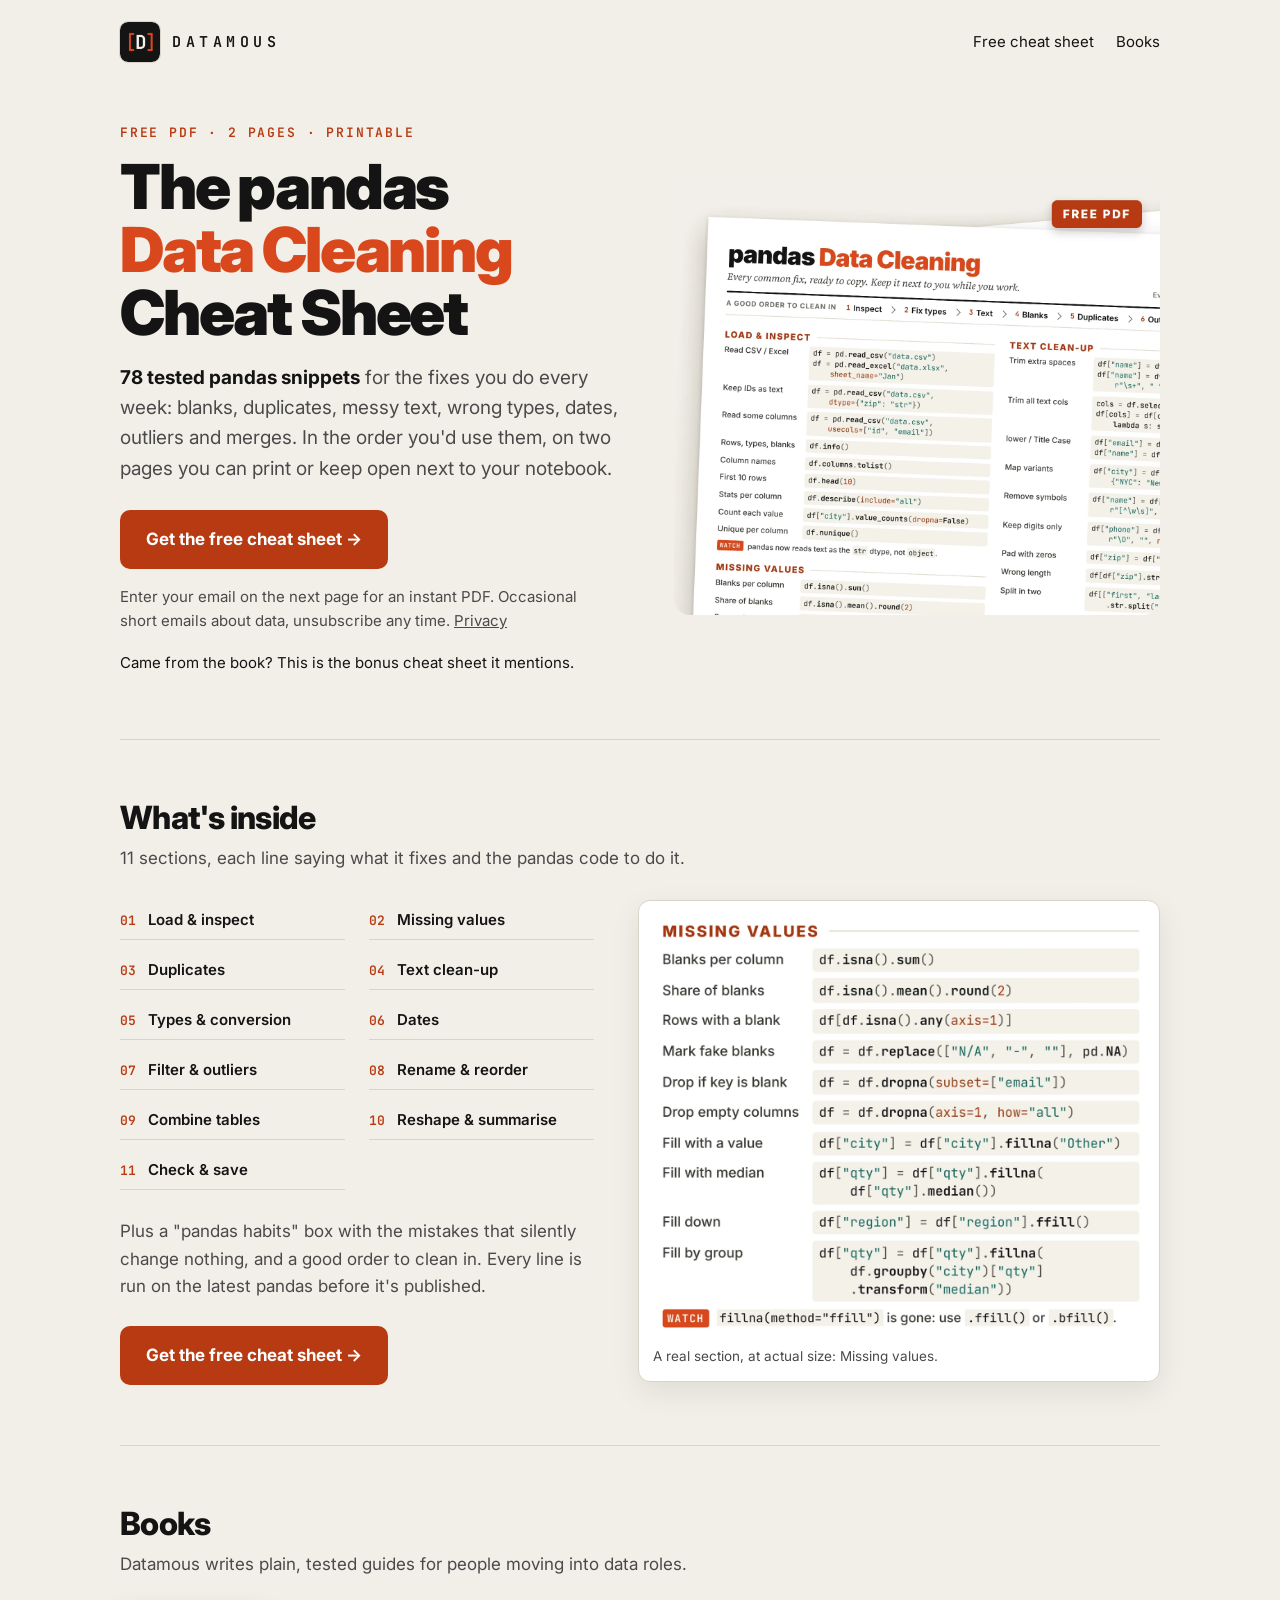
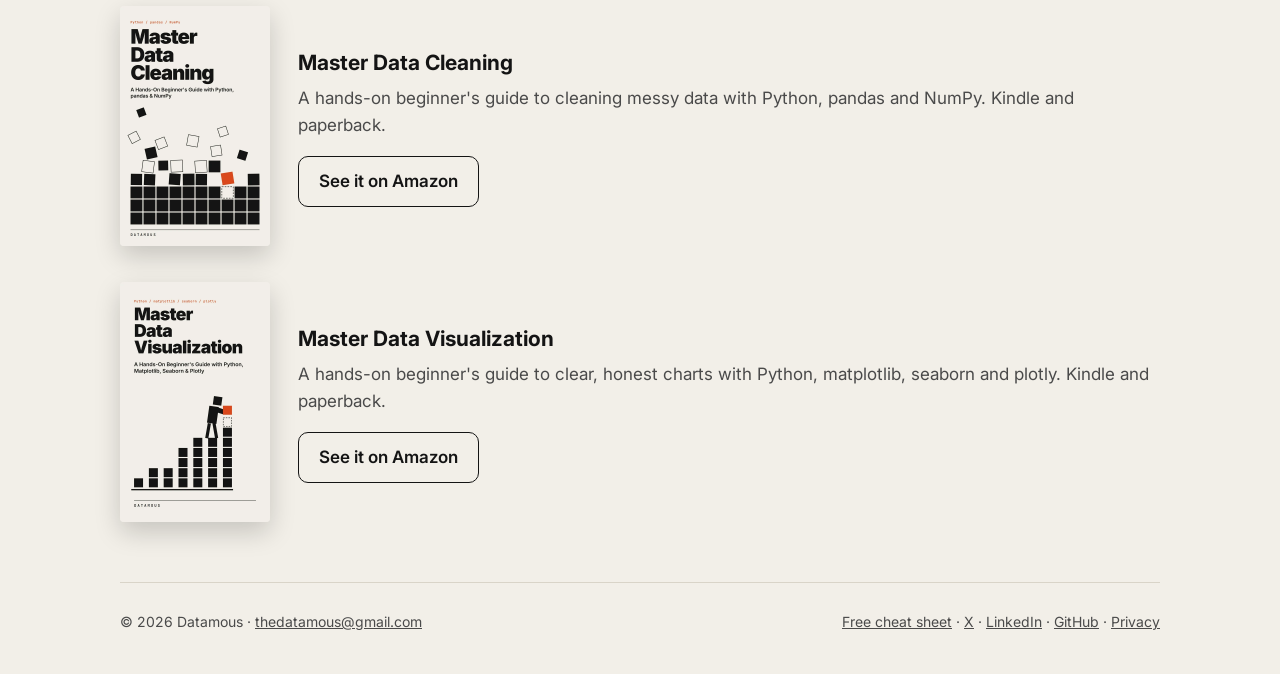
==== commit 1069aaa8: "chore: drop Chart Chooser button from Books Co-Authored-By: Claude Opus 5.5 <noreply@anthropic.com>" ====
--- a/index.html
+++ b/index.html
@@ -79,7 +79,6 @@
       <h3>Master Data Visualization</h3>
       <p>A hands-on beginner's guide to clear, honest charts with Python, matplotlib, seaborn and plotly. Kindle and paperback.</p>
       <a class="ghost" href="https://www.amazon.com/dp/B0HQDNZMVN">See it on Amazon</a>
-      <a class="ghost" href="/chart-chooser/">Get its free Chart Chooser</a>
     </div>
   </div>
 </section>
